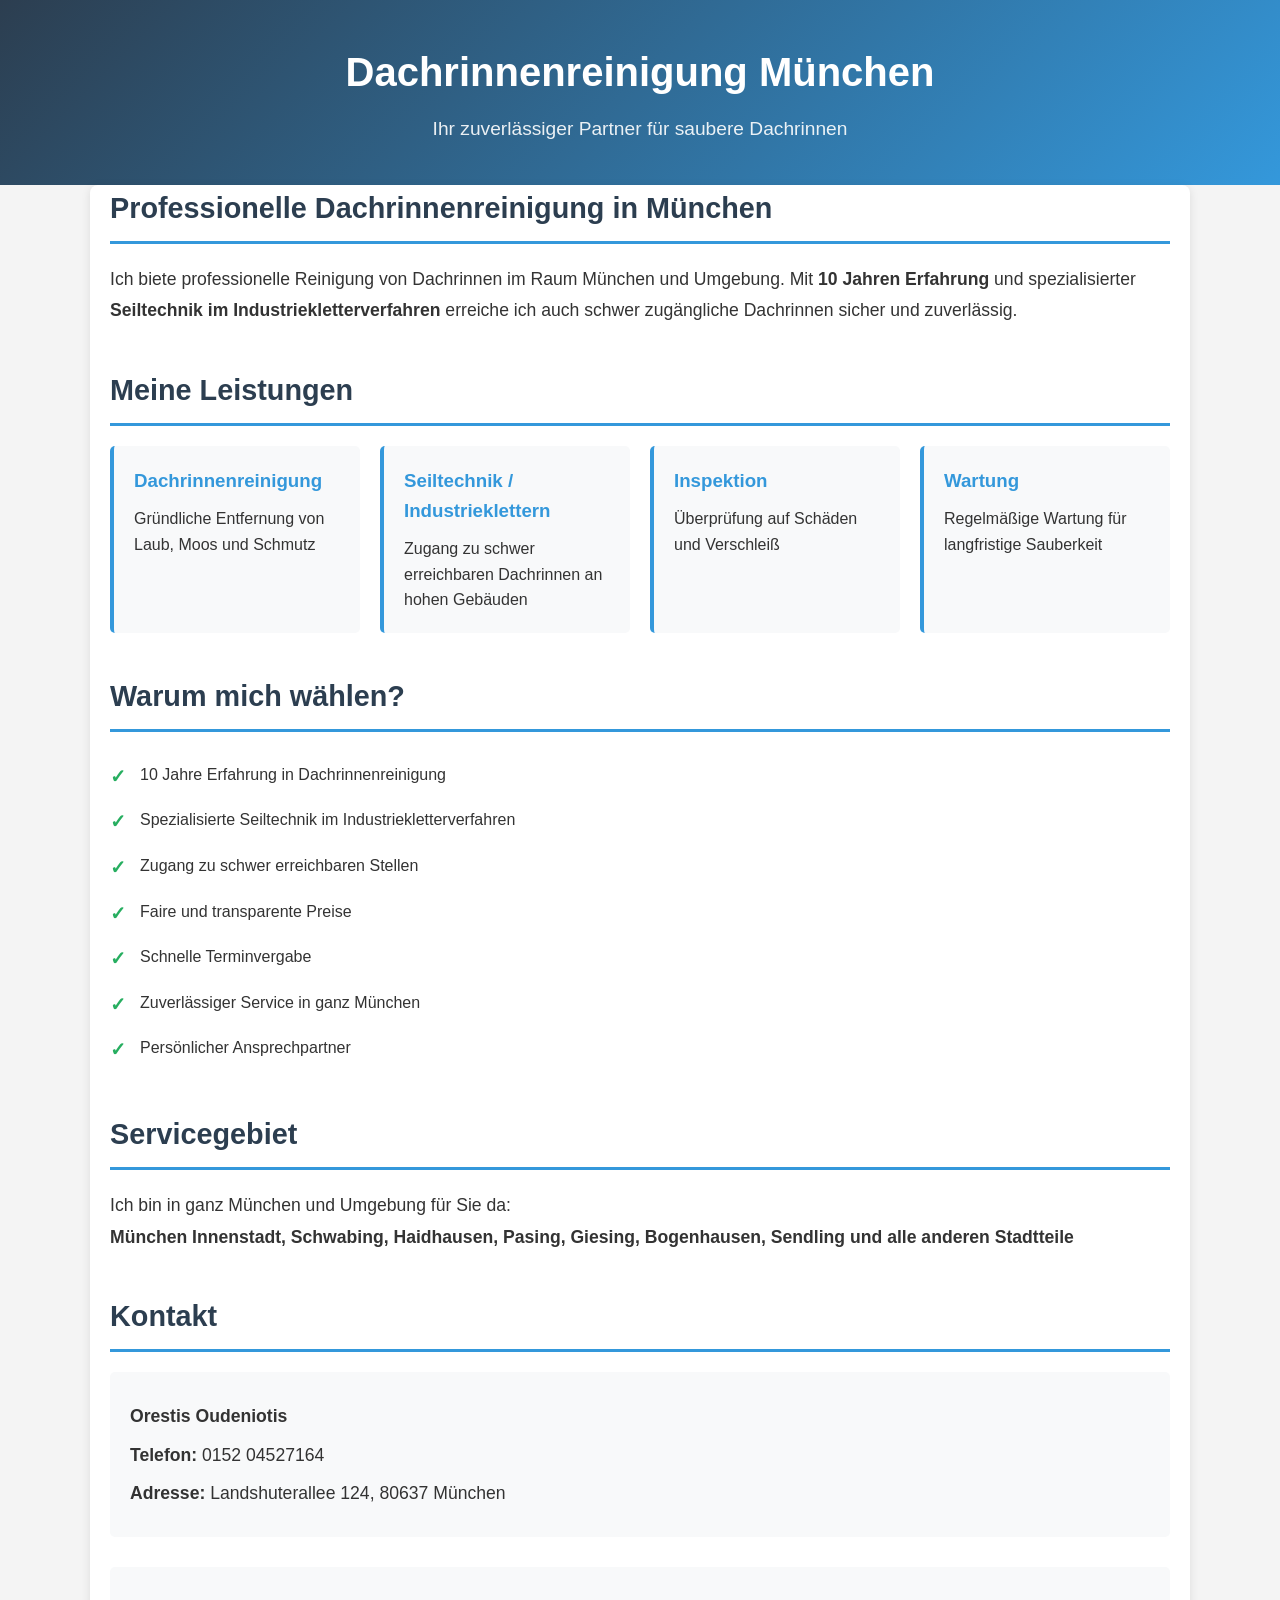
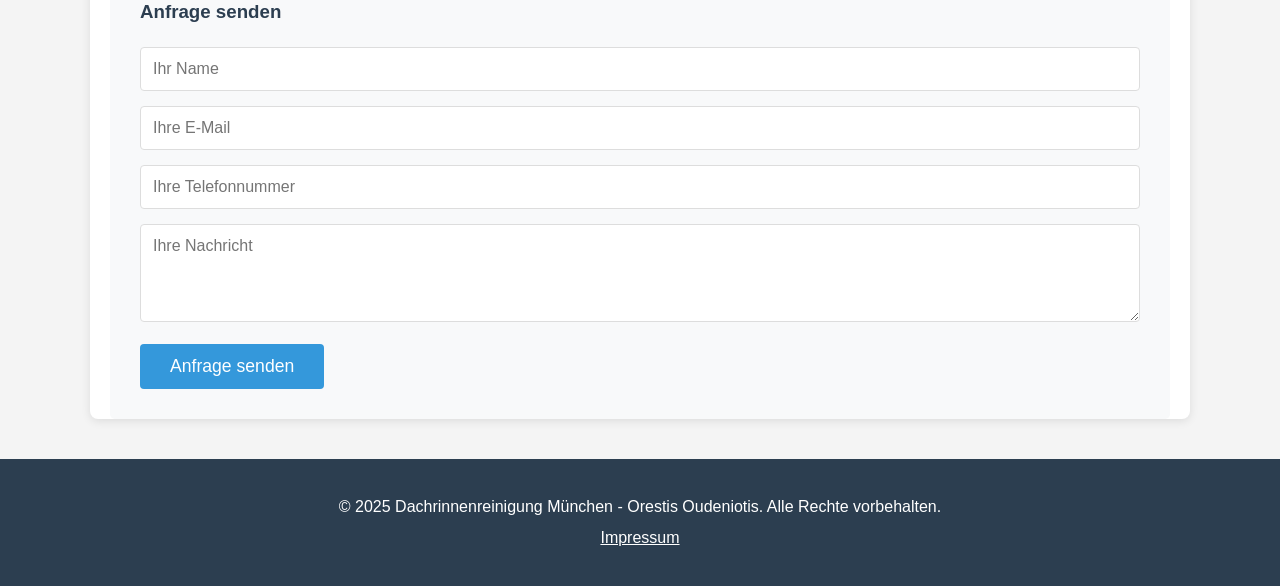
==== index.html @ b1a933cc "Initial commit - Dachrinnenreinigung München website" ====
<!DOCTYPE html>
<html lang="de">
<head>
    <meta charset="UTF-8">
    <meta name="viewport" content="width=device-width, initial-scale=1.0">
    <title>Dachrinnenreinigung München - Orestis Oudeniotis</title>
    <link rel="stylesheet" href="style.css">
</head>
<body>
    <header>
        <div class="container">
            <h1>Dachrinnenreinigung München</h1>
            <p class="tagline">Ihr zuverlässiger Partner für saubere Dachrinnen</p>
        </div>
    </header>

    <main class="container">
        <section class="intro">
            <h2>Professionelle Dachrinnenreinigung in München</h2>
            <p>Ich biete professionelle Reinigung von Dachrinnen im Raum München und Umgebung. Mit <strong>10 Jahren Erfahrung</strong> und spezialisierter <strong>Seiltechnik im Industriekletterverfahren</strong> erreiche ich auch schwer zugängliche Dachrinnen sicher und zuverlässig.</p>
        </section>

        <section class="services">
            <h2>Meine Leistungen</h2>
            <div class="service-grid">
                <div class="service-item">
                    <h3>Dachrinnenreinigung</h3>
                    <p>Gründliche Entfernung von Laub, Moos und Schmutz</p>
                </div>
                <div class="service-item">
                    <h3>Seiltechnik / Industrieklettern</h3>
                    <p>Zugang zu schwer erreichbaren Dachrinnen an hohen Gebäuden</p>
                </div>
                <div class="service-item">
                    <h3>Inspektion</h3>
                    <p>Überprüfung auf Schäden und Verschleiß</p>
                </div>
                <div class="service-item">
                    <h3>Wartung</h3>
                    <p>Regelmäßige Wartung für langfristige Sauberkeit</p>
                </div>
            </div>
        </section>

        <section class="why-us">
            <h2>Warum mich wählen?</h2>
            <ul>
                <li>10 Jahre Erfahrung in Dachrinnenreinigung</li>
                <li>Spezialisierte Seiltechnik im Industriekletterverfahren</li>
                <li>Zugang zu schwer erreichbaren Stellen</li>
                <li>Faire und transparente Preise</li>
                <li>Schnelle Terminvergabe</li>
                <li>Zuverlässiger Service in ganz München</li>
                <li>Persönlicher Ansprechpartner</li>
            </ul>
        </section>

        <section class="service-area">
            <h2>Servicegebiet</h2>
            <p>Ich bin in ganz München und Umgebung für Sie da:</p>
            <p><strong>München Innenstadt, Schwabing, Haidhausen, Pasing, Giesing, Bogenhausen, Sendling und alle anderen Stadtteile</strong></p>
        </section>

        <section class="contact">
            <h2>Kontakt</h2>
            <div class="contact-info">
                <p><strong>Orestis Oudeniotis</strong></p>
                <p><strong>Telefon:</strong> 0152 04527164</p>
                <p><strong>Adresse:</strong> Landshuterallee 124, 80637 München</p>
            </div>
            <div class="contact-form">
                <h3>Anfrage senden</h3>
                <form id="contactForm">
                    <input type="text" placeholder="Ihr Name" required>
                    <input type="email" placeholder="Ihre E-Mail" required>
                    <input type="tel" placeholder="Ihre Telefonnummer">
                    <textarea placeholder="Ihre Nachricht" rows="4" required></textarea>
                    <button type="submit">Anfrage senden</button>
                </form>
            </div>
        </section>
    </main>

    <footer>
        <div class="container">
            <p>&copy; 2025 Dachrinnenreinigung München - Orestis Oudeniotis. Alle Rechte vorbehalten.</p>
            <p><a href="impressum.html" style="color: #fff; text-decoration: underline;">Impressum</a></p>
        </div>
    </footer>

    <script>
        document.getElementById('contactForm').addEventListener('submit', function(e) {
            e.preventDefault();
            alert('Vielen Dank für Ihre Anfrage! Wir melden uns in Kürze bei Ihnen.');
            this.reset();
        });
    </script>
</body>
</html>
---- style.css ----
* {
    margin: 0;
    padding: 0;
    box-sizing: border-box;
}

body {
    font-family: 'Segoe UI', Tahoma, Geneva, Verdana, sans-serif;
    line-height: 1.6;
    color: #333;
    background-color: #f4f4f4;
}

.container {
    max-width: 1100px;
    margin: 0 auto;
    padding: 0 20px;
}

header {
    background: linear-gradient(135deg, #2c3e50 0%, #3498db 100%);
    color: white;
    padding: 40px 0;
    text-align: center;
}

header h1 {
    font-size: 2.5em;
    margin-bottom: 10px;
}

.tagline {
    font-size: 1.2em;
    opacity: 0.9;
}

main {
    background: white;
    margin: 30px auto;
    padding: 40px;
    border-radius: 8px;
    box-shadow: 0 2px 10px rgba(0,0,0,0.1);
}

section {
    margin-bottom: 40px;
}

h2 {
    color: #2c3e50;
    margin-bottom: 20px;
    font-size: 1.8em;
    border-bottom: 3px solid #3498db;
    padding-bottom: 10px;
}

h3 {
    color: #2c3e50;
    margin-bottom: 10px;
}

.intro p {
    font-size: 1.1em;
    line-height: 1.8;
}

.service-grid {
    display: grid;
    grid-template-columns: repeat(auto-fit, minmax(250px, 1fr));
    gap: 20px;
    margin-top: 20px;
}

.service-item {
    background: #f8f9fa;
    padding: 20px;
    border-radius: 5px;
    border-left: 4px solid #3498db;
}

.service-item h3 {
    color: #3498db;
    margin-bottom: 10px;
}

.why-us ul {
    list-style: none;
    padding: 0;
}

.why-us li {
    padding: 10px 0;
    padding-left: 30px;
    position: relative;
}

.why-us li:before {
    content: "✓";
    position: absolute;
    left: 0;
    color: #27ae60;
    font-weight: bold;
    font-size: 1.2em;
}

.service-area p {
    font-size: 1.1em;
    line-height: 1.8;
}

.contact-info {
    background: #f8f9fa;
    padding: 20px;
    border-radius: 5px;
    margin-bottom: 30px;
}

.contact-info p {
    margin: 10px 0;
    font-size: 1.1em;
}

.contact-form {
    background: #f8f9fa;
    padding: 30px;
    border-radius: 5px;
}

.contact-form h3 {
    margin-bottom: 20px;
}

form input,
form textarea {
    width: 100%;
    padding: 12px;
    margin-bottom: 15px;
    border: 1px solid #ddd;
    border-radius: 4px;
    font-size: 1em;
    font-family: inherit;
}

form input:focus,
form textarea:focus {
    outline: none;
    border-color: #3498db;
}

form button {
    background: #3498db;
    color: white;
    padding: 12px 30px;
    border: none;
    border-radius: 4px;
    font-size: 1.1em;
    cursor: pointer;
    transition: background 0.3s;
}

form button:hover {
    background: #2980b9;
}

footer {
    background: #2c3e50;
    color: white;
    text-align: center;
    padding: 30px 0;
    margin-top: 40px;
}

footer p {
    margin: 5px 0;
}

@media (max-width: 768px) {
    header h1 {
        font-size: 2em;
    }
    
    .tagline {
        font-size: 1em;
    }
    
    main {
        padding: 20px;
        margin: 20px 10px;
    }
    
    h2 {
        font-size: 1.5em;
    }
    
    .service-grid {
        grid-template-columns: 1fr;
    }
}
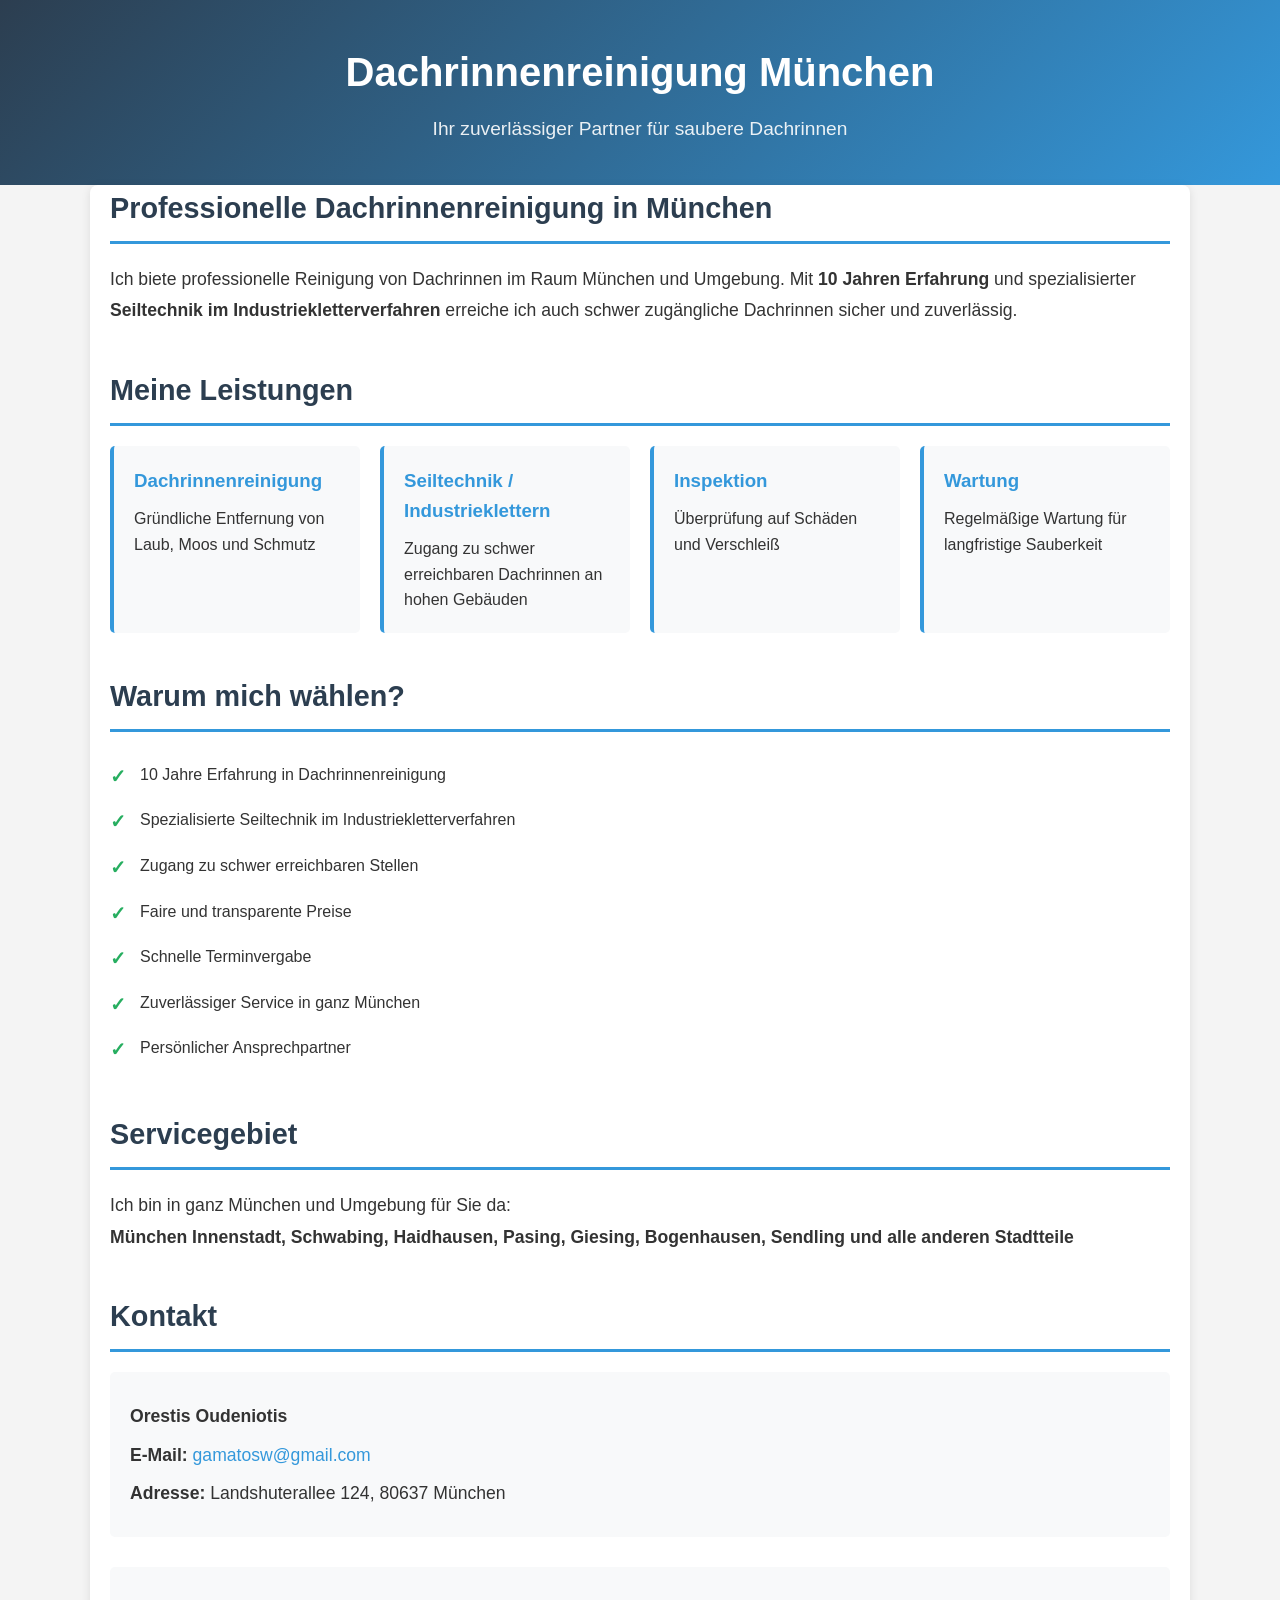
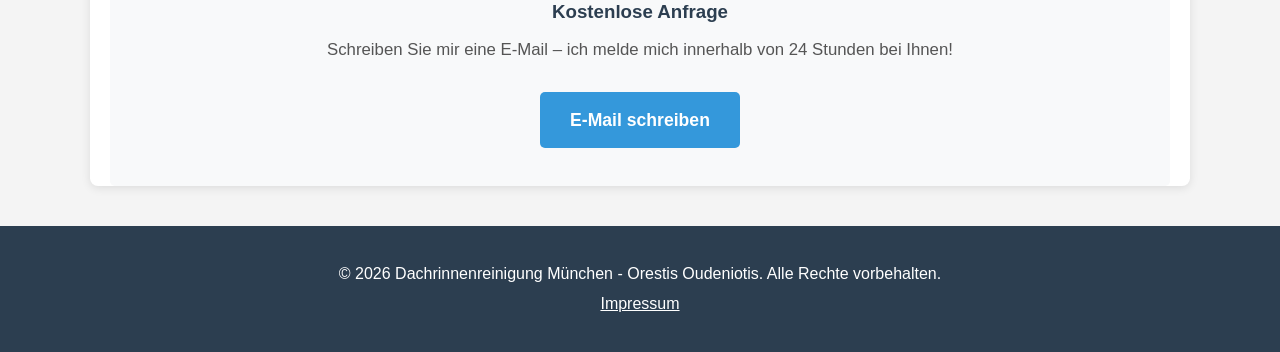
==== commit 9bacecc6: "Add requirements.txt for aiohttp dependency, create robots.txt for web crawling rules, and implement" ====
--- a/index.html
+++ b/index.html
@@ -4,6 +4,7 @@
     <meta charset="UTF-8">
     <meta name="viewport" content="width=device-width, initial-scale=1.0">
     <title>Dachrinnenreinigung München - Orestis Oudeniotis</title>
+    <meta name="description" content="Professionelle Dachrinnenreinigung in München und Umgebung. 10 Jahre Erfahrung, spezialisierte Seiltechnik im Industriekletterverfahren. Jetzt Termin vereinbaren!">
     <link rel="stylesheet" href="style.css">
 </head>
 <body>
@@ -65,36 +66,24 @@
             <h2>Kontakt</h2>
             <div class="contact-info">
                 <p><strong>Orestis Oudeniotis</strong></p>
-                <p><strong>Telefon:</strong> 0152 04527164</p>
+                <p><strong>E-Mail:</strong> <a href="mailto:gamatosw@gmail.com">gamatosw@gmail.com</a></p>
                 <p><strong>Adresse:</strong> Landshuterallee 124, 80637 München</p>
             </div>
-            <div class="contact-form">
-                <h3>Anfrage senden</h3>
-                <form id="contactForm">
-                    <input type="text" placeholder="Ihr Name" required>
-                    <input type="email" placeholder="Ihre E-Mail" required>
-                    <input type="tel" placeholder="Ihre Telefonnummer">
-                    <textarea placeholder="Ihre Nachricht" rows="4" required></textarea>
-                    <button type="submit">Anfrage senden</button>
-                </form>
+            <div class="contact-cta">
+                <h3>Kostenlose Anfrage</h3>
+                <p>Schreiben Sie mir eine E-Mail – ich melde mich innerhalb von 24 Stunden bei Ihnen!</p>
+                <a href="mailto:gamatosw@gmail.com?subject=Anfrage%20Dachrinnenreinigung" class="btn btn-email">E-Mail schreiben</a>
             </div>
         </section>
     </main>
 
     <footer>
         <div class="container">
-            <p>&copy; 2025 Dachrinnenreinigung München - Orestis Oudeniotis. Alle Rechte vorbehalten.</p>
+            <p>&copy; 2026 Dachrinnenreinigung München - Orestis Oudeniotis. Alle Rechte vorbehalten.</p>
             <p><a href="impressum.html" style="color: #fff; text-decoration: underline;">Impressum</a></p>
         </div>
     </footer>
 
-    <script>
-        document.getElementById('contactForm').addEventListener('submit', function(e) {
-            e.preventDefault();
-            alert('Vielen Dank für Ihre Anfrage! Wir melden uns in Kürze bei Ihnen.');
-            this.reset();
-        });
-    </script>
 </body>
 </html>
 
--- a/style.css
+++ b/style.css
@@ -120,45 +120,53 @@
     font-size: 1.1em;
 }
 
-.contact-form {
+.contact-info a {
+    color: #3498db;
+    text-decoration: none;
+}
+
+.contact-info a:hover {
+    text-decoration: underline;
+}
+
+.contact-cta {
     background: #f8f9fa;
     padding: 30px;
     border-radius: 5px;
-}
-
-.contact-form h3 {
+    text-align: center;
+}
+
+.contact-cta h3 {
+    margin-bottom: 10px;
+}
+
+.contact-cta p {
     margin-bottom: 20px;
-}
-
-form input,
-form textarea {
-    width: 100%;
-    padding: 12px;
-    margin-bottom: 15px;
-    border: 1px solid #ddd;
-    border-radius: 4px;
-    font-size: 1em;
-    font-family: inherit;
-}
-
-form input:focus,
-form textarea:focus {
-    outline: none;
-    border-color: #3498db;
-}
-
-form button {
+    font-size: 1.05em;
+    color: #555;
+}
+
+.btn {
+    display: inline-block;
+    padding: 14px 30px;
+    border-radius: 5px;
+    font-size: 1.1em;
+    font-weight: bold;
+    text-decoration: none;
+    margin: 8px;
+    transition: background 0.3s, transform 0.2s;
+}
+
+.btn:hover {
+    transform: translateY(-2px);
+}
+
+.btn-email {
     background: #3498db;
     color: white;
-    padding: 12px 30px;
-    border: none;
-    border-radius: 4px;
-    font-size: 1.1em;
-    cursor: pointer;
-    transition: background 0.3s;
-}
-
-form button:hover {
+}
+
+.btn-email:hover {
     background: #2980b9;
 }
 
